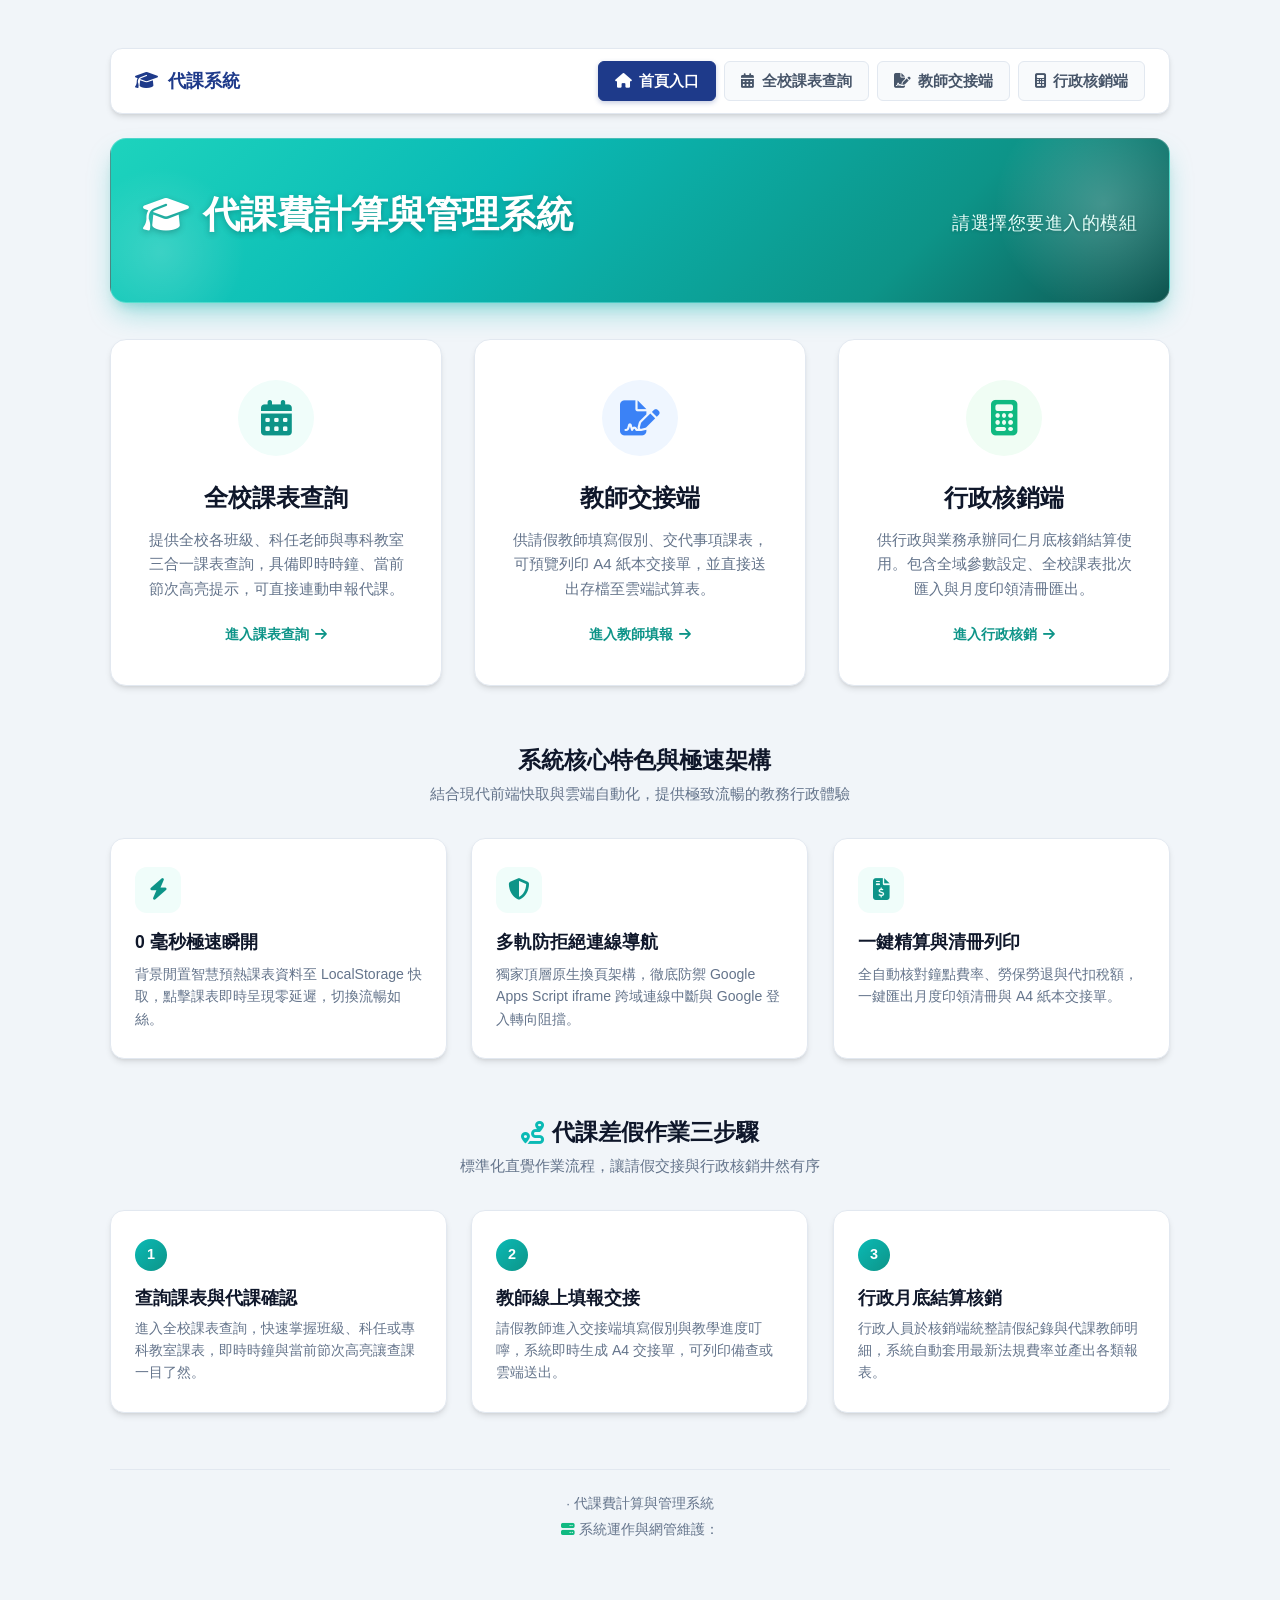
==== 修改後檔案/index.html @ 01d99219 "feat(ui): apply Tiffany Green header and add scroll-triggered animation system to portal" ====
<!DOCTYPE html>
<html lang="zh-TW">
<head>
  <meta charset="UTF-8">
  <meta name="viewport" content="width=device-width, initial-scale=1.0">
  <title>代課費計算與管理系統 - 入口門戶</title>
  
  <!-- FontAwesome Icons -->
  <link rel="stylesheet" href="https://cdnjs.cloudflare.com/ajax/libs/font-awesome/6.4.0/css/all.min.css">
  
  <style>
/* Modern Design System for Substitute Teacher Fee System */
:root {
  --primary-color: #1e3a8a;
  --primary-hover: #172554;
  --secondary-color: #0284c7;
  --accent-color: #f59e0b;
  --bg-color: #f1f5f9;
  --card-bg: #ffffff;
  --text-color: #1e293b;
  --text-light: #64748b;
  --border-color: #e2e8f0;
  --success-color: #10b981;
  --danger-color: #ef4444;
  --radius-sm: 6px;
  --radius-md: 12px;
  --radius-lg: 16px;
  --shadow: 0 4px 6px -1px rgba(0, 0, 0, 0.1), 0 2px 4px -2px rgba(0, 0, 0, 0.1);
  --shadow-lg: 0 10px 15px -3px rgba(0, 0, 0, 0.1), 0 4px 6px -4px rgba(0, 0, 0, 0.1);
}

* {
  box-sizing: border-box;
  margin: 0;
  padding: 0;
}

body {
  font-family: -apple-system, BlinkMacSystemFont, "Segoe UI", Roboto, "Helvetica Neue", Arial, "Microsoft JhengHei", sans-serif;
  background-color: var(--bg-color);
  color: var(--text-color);
  line-height: 1.5;
  padding: 1.5rem;
}

.container {
  max-width: 1200px;
  margin: 0 auto;
}

/* Top Global Navigation Bar */
.top-navbar {
  display: flex;
  align-items: center;
  justify-content: space-between;
  background: white;
  padding: 0.75rem 1.5rem;
  border-radius: var(--radius-md);
  box-shadow: var(--shadow);
  border: 1px solid var(--border-color);
  margin-bottom: 1.5rem;
  flex-wrap: wrap;
  gap: 0.75rem;
}

.nav-brand {
  font-weight: 800;
  font-size: 1.15rem;
  color: var(--primary-color);
  display: flex;
  align-items: center;
  gap: 0.6rem;
  text-decoration: none;
}

.nav-menu {
  display: flex;
  align-items: center;
  gap: 0.5rem;
  flex-wrap: wrap;
}

.nav-item {
  display: inline-flex;
  align-items: center;
  gap: 0.45rem;
  padding: 0.5rem 1rem;
  border-radius: var(--radius-sm);
  font-size: 0.92rem;
  font-weight: 600;
  text-decoration: none;
  color: #475569;
  transition: all 0.2s ease;
  background: #f8fafc;
  border: 1px solid #e2e8f0;
}

.nav-item:hover {
  color: var(--primary-color);
  background: #eff6ff;
  border-color: #bfdbfe;
}

.nav-item.active {
  color: white;
  background: var(--primary-color);
  border-color: var(--primary-color);
  box-shadow: 0 2px 5px rgba(30, 58, 138, 0.25);
}

/* Header */
header {
  display: flex;
  justify-content: space-between;
  align-items: center;
  margin-bottom: 2rem;
  background: linear-gradient(135deg, var(--primary-color), #0f172a);
  padding: 1.5rem 2rem;
  border-radius: var(--radius-lg);
  color: white;
  box-shadow: var(--shadow);
  gap: 1rem;
  flex-wrap: wrap;
}

header h1 {
  font-size: 1.75rem;
  font-weight: 700;
  display: flex;
  align-items: center;
  gap: 0.75rem;
}

header p {
  color: #93c5fd;
  font-size: 0.9rem;
  margin-top: 0.25rem;
}

/* Portal Specific Styles */
.portal-container {
  max-width: 1060px;
  width: 100%;
  margin: 1.5rem auto;
  text-align: center;
}

/* 頂部 Tiffany Green 滾動進度條 */
.scroll-progress-bar {
  position: fixed;
  top: 0;
  left: 0;
  height: 4px;
  width: 0%;
  background: linear-gradient(90deg, #5eead4 0%, #0abab5 50%, #0d9488 100%);
  box-shadow: 0 0 10px rgba(10, 186, 181, 0.8), 0 0 4px rgba(94, 234, 212, 0.6);
  z-index: 99999;
  transition: width 0.08s ease-out;
  pointer-events: none;
}

/* Portal Header - Tiffany Green 風格 (Pantone 1837 原色調搭配精緻光暈) */
.portal-header {
  position: relative;
  overflow: hidden;
  margin-bottom: 2.25rem;
  background: linear-gradient(135deg, #1dd3bd 0%, #0abab5 35%, #0d9488 75%, #0f544f 100%);
  padding: 3rem 2rem;
  border-radius: var(--radius-lg);
  color: white;
  box-shadow: 0 14px 28px -6px rgba(10, 186, 181, 0.4), 0 8px 12px -6px rgba(13, 148, 136, 0.25);
  border: 1px solid rgba(255, 255, 255, 0.25);
}

.portal-header::before {
  content: '';
  position: absolute;
  top: -45px;
  right: -45px;
  width: 220px;
  height: 220px;
  border-radius: 50%;
  background: radial-gradient(circle, rgba(255, 255, 255, 0.22) 0%, rgba(255, 255, 255, 0) 70%);
  pointer-events: none;
}

.portal-header::after {
  content: '';
  position: absolute;
  bottom: -35px;
  left: -35px;
  width: 170px;
  height: 170px;
  border-radius: 50%;
  background: radial-gradient(circle, rgba(255, 255, 255, 0.16) 0%, rgba(255, 255, 255, 0) 70%);
  pointer-events: none;
}

.portal-header h1 {
  font-size: 2.3rem;
  font-weight: 800;
  color: #ffffff;
  margin-bottom: 0.75rem;
  display: flex;
  align-items: center;
  justify-content: center;
  gap: 0.85rem;
  text-shadow: 0 2px 6px rgba(0, 45, 45, 0.3);
  position: relative;
  z-index: 1;
}

.portal-header p {
  color: #e6fffa;
  font-size: 1.15rem;
  font-weight: 500;
  letter-spacing: 0.5px;
  text-shadow: 0 1px 3px rgba(0, 45, 45, 0.25);
  position: relative;
  z-index: 1;
}

.grid-portal {
  display: grid;
  grid-template-columns: repeat(auto-fit, minmax(310px, 1fr));
  gap: 2rem;
}

.portal-card {
  background: var(--card-bg);
  border: 1px solid var(--border-color);
  border-radius: 16px;
  padding: 2.5rem 2rem;
  text-decoration: none;
  color: var(--text-color);
  box-shadow: var(--shadow);
  transition: all 0.35s cubic-bezier(0.16, 1, 0.3, 1);
  display: flex;
  flex-direction: column;
  align-items: center;
  cursor: pointer;
  position: relative;
  overflow: hidden;
}

.portal-card:hover {
  transform: translateY(-8px);
  box-shadow: 0 20px 25px -5px rgba(0, 0, 0, 0.1), 0 10px 10px -5px rgba(0, 0, 0, 0.04);
  border-color: #0abab5;
}

.icon-wrapper {
  width: 76px;
  height: 76px;
  border-radius: 50%;
  display: flex;
  align-items: center;
  justify-content: center;
  font-size: 2.2rem;
  margin-bottom: 1.5rem;
  transition: all 0.35s cubic-bezier(0.16, 1, 0.3, 1);
}

.portal-card:hover .icon-wrapper {
  transform: scale(1.12);
}

.timetable-card .icon-wrapper {
  background-color: #f0fdfa;
  color: #0d9488;
}

.teacher-card .icon-wrapper {
  background-color: #eff6ff;
  color: #3b82f6;
}

.admin-card .icon-wrapper {
  background-color: #f0fdf4;
  color: #10b981;
}

.portal-card h2 {
  font-size: 1.5rem;
  font-weight: 700;
  margin-bottom: 0.75rem;
  color: #0f172a;
}

.portal-card p {
  color: #64748b;
  font-size: 0.95rem;
  line-height: 1.6;
}

.card-footer-badge {
  margin-top: 1.5rem;
  font-size: 0.85rem;
  font-weight: 600;
  color: #0d9488;
  display: flex;
  align-items: center;
  gap: 0.35rem;
}

/* ============================================================ */
/* Scroll-Triggered 動畫效果系統 (IntersectionObserver)         */
/* ============================================================ */
.scroll-trigger {
  opacity: 0;
  transform: translateY(30px);
  transition: opacity 0.7s cubic-bezier(0.16, 1, 0.3, 1), transform 0.7s cubic-bezier(0.16, 1, 0.3, 1);
  will-change: opacity, transform;
}

.scroll-trigger.from-left {
  transform: translateX(-35px);
}

.scroll-trigger.from-right {
  transform: translateX(35px);
}

.scroll-trigger.scale-up {
  transform: scale(0.95) translateY(15px);
}

/* 滾動進入視窗觸發狀態 */
.scroll-trigger.scroll-in {
  opacity: 1;
  transform: translate(0, 0) scale(1);
}

/* 階梯遞延 (Stagger Delays) */
.stagger-1 { transition-delay: 0.08s; }
.stagger-2 { transition-delay: 0.16s; }
.stagger-3 { transition-delay: 0.24s; }
.stagger-4 { transition-delay: 0.32s; }

/* 回到頂部按鈕 (Floating Back to Top) */
.back-to-top-btn {
  position: fixed;
  bottom: 2rem;
  right: 2rem;
  width: 48px;
  height: 48px;
  border-radius: 50%;
  background: linear-gradient(135deg, #0abab5, #0d9488);
  color: white;
  border: none;
  box-shadow: 0 4px 15px rgba(10, 186, 181, 0.4);
  cursor: pointer;
  display: flex;
  align-items: center;
  justify-content: center;
  font-size: 1.15rem;
  opacity: 0;
  visibility: hidden;
  transform: translateY(20px);
  transition: all 0.3s cubic-bezier(0.16, 1, 0.3, 1);
  z-index: 999;
}

.back-to-top-btn.visible {
  opacity: 1;
  visibility: visible;
  transform: translateY(0);
}

.back-to-top-btn:hover {
  background: linear-gradient(135deg, #2dd4bf, #0abab5);
  transform: translateY(-4px) scale(1.08);
  box-shadow: 0 8px 24px rgba(10, 186, 181, 0.55);
}

/* 系統特色與作業流程展示區塊 */
.portal-section {
  margin-top: 3.5rem;
  text-align: left;
}

.portal-section-header {
  text-align: center;
  margin-bottom: 2rem;
}

.portal-section-header h3 {
  font-size: 1.45rem;
  font-weight: 700;
  color: #0f172a;
  display: flex;
  align-items: center;
  justify-content: center;
  gap: 0.55rem;
}

.portal-section-header p {
  color: #64748b;
  font-size: 0.95rem;
  margin-top: 0.35rem;
}

.features-grid {
  display: grid;
  grid-template-columns: repeat(auto-fit, minmax(260px, 1fr));
  gap: 1.5rem;
}

.feature-box {
  background: white;
  border-radius: 14px;
  padding: 1.75rem 1.5rem;
  border: 1px solid var(--border-color);
  box-shadow: var(--shadow);
  transition: all 0.3s ease;
}

.feature-box:hover {
  transform: translateY(-4px);
  box-shadow: var(--shadow-lg);
  border-color: #0abab5;
}

.feature-box-icon {
  width: 46px;
  height: 46px;
  border-radius: 12px;
  background: #f0fdfa;
  color: #0d9488;
  display: flex;
  align-items: center;
  justify-content: center;
  font-size: 1.35rem;
  margin-bottom: 1rem;
}

.feature-box h4 {
  font-size: 1.1rem;
  font-weight: 700;
  color: #0f172a;
  margin-bottom: 0.45rem;
}

.feature-box p {
  color: #64748b;
  font-size: 0.88rem;
  line-height: 1.6;
}

.workflow-steps {
  display: grid;
  grid-template-columns: repeat(auto-fit, minmax(260px, 1fr));
  gap: 1.5rem;
}

.workflow-card {
  background: white;
  border-radius: 14px;
  padding: 1.75rem 1.5rem;
  border: 1px solid var(--border-color);
  box-shadow: var(--shadow);
  transition: all 0.3s ease;
}

.workflow-card:hover {
  transform: translateY(-4px);
  box-shadow: var(--shadow-lg);
  border-color: #0abab5;
}

.step-badge {
  display: inline-flex;
  align-items: center;
  justify-content: center;
  width: 32px;
  height: 32px;
  border-radius: 50%;
  background: linear-gradient(135deg, #0abab5, #0d9488);
  color: white;
  font-weight: 700;
  font-size: 0.9rem;
  margin-bottom: 0.85rem;
}

.workflow-card h4 {
  font-size: 1.1rem;
  font-weight: 700;
  color: #0f172a;
  margin-bottom: 0.45rem;
}

.workflow-card p {
  color: #64748b;
  font-size: 0.88rem;
  line-height: 1.55;
}

footer {
  margin-top: 3.5rem;
  color: #94a3b8;
  font-size: 0.9rem;
}

/* Badge Styles */
.badge {
  display: inline-block;
  padding: 0.2rem 0.5rem;
  border-radius: 9999px;
  font-size: 0.75rem;
  font-weight: 700;
}

.badge-primary {
  background-color: #dbeafe;
  color: #1e40af;
}

.badge-warning {
  background-color: #fef3c7;
  color: #92400e;
}

@media (prefers-reduced-motion: reduce) {
  .scroll-trigger {
    transition: none !important;
    opacity: 1 !important;
    transform: none !important;
  }
}
  </style>
</head>
<body>
  <!-- 頂部 Tiffany Green 滾動進度條 (Scroll-Triggered Progress Bar) -->
  <div class="scroll-progress-bar" id="scroll-progress"></div>

  <? 
    var rawUrl = (typeof appUrl !== 'undefined' && appUrl) ? appUrl : ((typeof scriptUrl !== 'undefined' && scriptUrl) ? scriptUrl : '');
    var baseNavUrl = rawUrl ? rawUrl.split('?')[0] : '';
  ?>
  <? var settingsData = (typeof systemSettings !== 'undefined' && systemSettings) ? JSON.stringify(systemSettings) : '{}'; ?>
  <script>
    var SERVER_APP_URL = "<?= baseNavUrl ?>";
    var SERVER_SYSTEM_SETTINGS = <?!= settingsData ?>;
  </script>
  
  <div class="portal-container">
    
    <!-- 全域頂部導航選單 (Top Navigation Menu) -->
    <nav class="top-navbar">
      <a href="<?= baseNavUrl ? baseNavUrl : 'javascript:void(0);' ?>" class="nav-brand" target="_top" data-page="" onclick="navTo(''); return false;">
        <i class="fa-solid fa-graduation-cap"></i> <span id="nav-school-name">代課系統</span>
      </a>
      <div class="nav-menu">
        <a href="<?= baseNavUrl ? baseNavUrl : 'javascript:void(0);' ?>" class="nav-item active" target="_top" data-page="" onclick="navTo(''); return false;">
          <i class="fa-solid fa-house"></i> 首頁入口
        </a>
        <a href="<?= baseNavUrl ? baseNavUrl + '?page=timetable' : 'javascript:void(0);' ?>" class="nav-item" target="_top" data-page="timetable" onclick="navTo('timetable'); return false;">
          <i class="fa-solid fa-calendar-days"></i> 全校課表查詢
        </a>
        <a href="<?= baseNavUrl ? baseNavUrl + '?page=teacher' : 'javascript:void(0);' ?>" class="nav-item" target="_top" data-page="teacher" onclick="navTo('teacher'); return false;">
          <i class="fa-solid fa-file-signature"></i> 教師交接端
        </a>
        <a href="<?= baseNavUrl ? baseNavUrl + '?page=admin' : 'javascript:void(0);' ?>" class="nav-item" target="_top" data-page="admin" onclick="navTo('admin'); return false;">
          <i class="fa-solid fa-calculator"></i> 行政核銷端
        </a>
      </div>
    </nav>

    <!-- 首頁標題橫幅 - Tiffany Green (Scroll-Triggered) -->
    <header class="portal-header scroll-trigger scale-up">
      <h1><i class="fa-solid fa-graduation-cap"></i> 代課費計算與管理系統</h1>
      <p id="portal-sub-text">請選擇您要進入的模組</p>
    </header>
    
    <div class="grid-portal">

      <!-- Timetable Portal Link (NEW) -->
      <a href="<?= appUrl ?>?page=timetable" class="portal-card timetable-card scroll-trigger stagger-1" target="_top" onclick="navTo('timetable'); return false;">
        <div class="icon-wrapper">
          <i class="fa-solid fa-calendar-days"></i>
        </div>
        <h2>全校課表查詢</h2>
        <p>提供全校各班級、科任老師與專科教室三合一課表查詢，具備即時時鐘、當前節次高亮提示，可直接連動申報代課。</p>
        <div class="card-footer-badge">
          <span>進入課表查詢</span> <i class="fa-solid fa-arrow-right"></i>
        </div>
      </a>
      
      <!-- Teacher Portal Link -->
      <a href="<?= appUrl ?>?page=teacher" class="portal-card teacher-card scroll-trigger stagger-2" target="_top" onclick="navTo('teacher'); return false;">
        <div class="icon-wrapper">
          <i class="fa-solid fa-file-signature"></i>
        </div>
        <h2>教師交接端</h2>
        <p>供請假教師填寫假別、交代事項課表，可預覽列印 A4 紙本交接單，並直接送出存檔至雲端試算表。</p>
        <div class="card-footer-badge">
          <span>進入教師填報</span> <i class="fa-solid fa-arrow-right"></i>
        </div>
      </a>
      
      <!-- Admin Portal Link -->
      <a href="<?= appUrl ?>?page=admin" class="portal-card admin-card scroll-trigger stagger-3" target="_top" onclick="navTo('admin'); return false;">
        <div class="icon-wrapper">
          <i class="fa-solid fa-calculator"></i>
        </div>
        <h2>行政核銷端</h2>
        <p>供行政與業務承辦同仁月底核銷結算使用。包含全域參數設定、全校課表批次匯入與月度印領清冊匯出。</p>
        <div class="card-footer-badge">
          <span>進入行政核銷</span> <i class="fa-solid fa-arrow-right"></i>
        </div>
      </a>
      
    </div>

    <!-- 核心功能與特色亮點 (Scroll-Triggered) -->
    <div class="portal-section scroll-trigger">
      <div class="portal-section-header">
        <h3><i class="fa-solid fa-sparkles" style="color: #0abab5;"></i> 系統核心特色與極速架構</h3>
        <p>結合現代前端快取與雲端自動化，提供極致流暢的教務行政體驗</p>
      </div>
      <div class="features-grid">
        <div class="feature-box scroll-trigger stagger-1">
          <div class="feature-box-icon"><i class="fa-solid fa-bolt"></i></div>
          <h4>0 毫秒極速瞬開</h4>
          <p>背景閒置智慧預熱課表資料至 LocalStorage 快取，點擊課表即時呈現零延遲，切換流暢如絲。</p>
        </div>
        <div class="feature-box scroll-trigger stagger-2">
          <div class="feature-box-icon"><i class="fa-solid fa-shield-halved"></i></div>
          <h4>多軌防拒絕連線導航</h4>
          <p>獨家頂層原生換頁架構，徹底防禦 Google Apps Script iframe 跨域連線中斷與 Google 登入轉向阻擋。</p>
        </div>
        <div class="feature-box scroll-trigger stagger-3">
          <div class="feature-box-icon"><i class="fa-solid fa-file-invoice-dollar"></i></div>
          <h4>一鍵精算與清冊列印</h4>
          <p>全自動核對鐘點費率、勞保勞退與代扣稅額，一鍵匯出月度印領清冊與 A4 紙本交接單。</p>
        </div>
      </div>
    </div>

    <!-- 作業流程指引 (Scroll-Triggered) -->
    <div class="portal-section scroll-trigger">
      <div class="portal-section-header">
        <h3><i class="fa-solid fa-route" style="color: #0abab5;"></i> 代課差假作業三步驟</h3>
        <p>標準化直覺作業流程，讓請假交接與行政核銷井然有序</p>
      </div>
      <div class="workflow-steps">
        <div class="workflow-card scroll-trigger stagger-1">
          <div class="step-badge">1</div>
          <h4>查詢課表與代課確認</h4>
          <p>進入全校課表查詢，快速掌握班級、科任或專科教室課表，即時時鐘與當前節次高亮讓查課一目了然。</p>
        </div>
        <div class="workflow-card scroll-trigger stagger-2">
          <div class="step-badge">2</div>
          <h4>教師線上填報交接</h4>
          <p>請假教師進入交接端填寫假別與教學進度叮嚀，系統即時生成 A4 交接單，可列印備查或雲端送出。</p>
        </div>
        <div class="workflow-card scroll-trigger stagger-3">
          <div class="step-badge">3</div>
          <h4>行政月底結算核銷</h4>
          <p>行政人員於核銷端統整請假紀錄與代課教師明細，系統自動套用最新法規費率並產出各類報表。</p>
        </div>
      </div>
    </div>
    
    <!-- 系統維護人員頁尾資訊 -->
    <footer style="text-align: center; padding: 1.5rem 1rem; margin-top: 3.5rem; border-top: 1px solid var(--border-color); color: var(--text-light); font-size: 0.85rem;">
      <div><span id="footer-school-name"><?= (typeof currentSchool !== 'undefined' && currentSchool) ? currentSchool : '馬鳴國小' ?></span> · 代課費計算與管理系統</div>
      <div style="margin-top: 0.35rem;">
        <i class="fa-solid fa-server" style="color: #10b981;"></i> 系統運作與網管維護：<strong id="footer-maintainer" style="color: var(--text-color);"><?= (typeof currentMaintainer !== 'undefined' && currentMaintainer) ? currentMaintainer : '資訊執秘 蔡志益' ?></strong>
      </div>
    </footer>
    
  </div>

  <!-- 回到頂部浮動按鈕 (Scroll-Triggered Back-to-Top) -->
  <button class="back-to-top-btn" id="back-to-top" title="回到頂部" aria-label="回到頂部" onclick="window.scrollTo({top: 0, behavior: 'smooth'}); return false;">
    <i class="fa-solid fa-arrow-up"></i>
  </button>

  <script>
    // 取得絕對可靠的 GAS Web App 基底 URL (多軌備援，嚴格排斥 googleusercontent)
    function getSafeBaseUrl() {
      var sUrl = (typeof SERVER_APP_URL !== 'undefined' && SERVER_APP_URL) ? String(SERVER_APP_URL).trim() : '';
      if (!sUrl && typeof serverUrl !== 'undefined' && serverUrl) {
        sUrl = String(serverUrl).trim();
      }
      if (sUrl && sUrl.indexOf('https://script.google.com') === 0) {
        return sUrl.split('?')[0];
      }
      if (typeof document !== 'undefined' && document.referrer && document.referrer.indexOf('https://script.google.com') === 0) {
        return document.referrer.split('?')[0];
      }
      try {
        var stored = localStorage.getItem('gas_web_app_url');
        if (stored && stored.indexOf('https://script.google.com') === 0) {
          return stored.trim().split('?')[0];
        }
      } catch (e) {}
      if (typeof window !== 'undefined' && window.location && window.location.href && window.location.href.indexOf('https://script.google.com') === 0) {
        return window.location.href.split('?')[0];
      }
      if (sUrl && sUrl.indexOf('http') === 0 && sUrl.indexOf('googleusercontent.com') === -1) {
        return sUrl.split('?')[0];
      }
      return '';
    }

    // 頂層安全導航跳轉 (專門解決 GAS iframe 跨域被攔截與拒絕連線問題)
    function navTo(page, params) {
      var baseUrl = getSafeBaseUrl();
      var target = baseUrl;

      if (page) {
        target = baseUrl ? (baseUrl + '?page=' + encodeURIComponent(page)) : ('?page=' + encodeURIComponent(page));
      }

      if (params && typeof params === 'object') {
        var qs = [];
        for (var k in params) {
          if (params[k] !== undefined && params[k] !== null && params[k] !== '') {
            qs.push(encodeURIComponent(k) + '=' + encodeURIComponent(params[k]));
          }
        }
        if (qs.length > 0) {
          target += (target.indexOf('?') === -1 ? '?' : '&') + qs.join('&');
        }
      }

      // 1. 最核心機制：動態建立 <a target="_top"> 觸發原生使用者點擊
      try {
        var link = document.createElement('a');
        link.href = target;
        link.target = '_top';
        link.style.display = 'none';
        document.body.appendChild(link);
        link.click();
        setTimeout(function() {
          if (link && link.parentNode) link.parentNode.removeChild(link);
        }, 200);
        return;
      } catch (e) {}

      // 2. 備援跳轉
      try {
        if (window.top && window.top !== window) {
          window.top.location.href = target;
          return;
        }
      } catch (e) {}

      window.location.href = target;
    }

    // 動態更新導覽列所有超連結 href
    function updateNavbarHrefs() {
      var base = getSafeBaseUrl();
      if (!base) return;
      document.querySelectorAll('.top-navbar a[data-page]').forEach(function(el) {
        var p = el.getAttribute('data-page');
        el.href = p ? (base + '?page=' + p) : base;
      });
      document.querySelectorAll('.grid-portal a.portal-card').forEach(function(el) {
        var href = el.getAttribute('href') || '';
        if (href.indexOf('?page=') !== -1) {
          var p = href.split('?page=')[1].split('&')[0];
          el.href = base + '?page=' + p;
        }
      });
    }

    try {
      updateNavbarHrefs();
    } catch (e) {}

    const isGasEnv = typeof google !== 'undefined' && google.script && google.script.run;
    function applySchoolName(settings) {
      if (!settings) return;
      if (settings.school_name) {
        document.title = `${settings.school_name} - 代課費計算與管理系統`;
        document.getElementById('nav-school-name').textContent = settings.school_name;
        document.getElementById('portal-sub-text').textContent = `${settings.school_name} 專屬 ─ 請選擇您要進入的模組`;
        document.getElementById('footer-school-name').textContent = settings.school_name;
      }
      const mTitle = settings.maintainer_title || settings.admin_title || '資訊執秘';
      const mName = settings.maintainer_name || settings.admin_name || '蔡志益';
      const footerM = document.getElementById('footer-maintainer');
      if (footerM) footerM.textContent = `${mTitle} ${mName}`;
    }
    if (typeof SERVER_SYSTEM_SETTINGS !== 'undefined' && SERVER_SYSTEM_SETTINGS) {
      applySchoolName(SERVER_SYSTEM_SETTINGS);
    }
    if (isGasEnv) {
      google.script.run.withSuccessHandler(applySchoolName).getSystemSettingsData();
    }

    // ============================================================
    // ⚡ 全校課表背景極速預載 (Idle Prefetching)
    // 當使用者在首頁停留時，利用瀏覽器閒置時間在背景預熱課表存入 LocalStorage，
    // 讓使用者稍後點進課表時達到 0 毫秒極速瞬開！
    // ============================================================
    function prefetchTimetableData() {
      const CACHE_KEY = 'sub_timetable_data_cache_v2';
      const CACHE_TIME_KEY = 'sub_timetable_cache_timestamp';
      try {
        const cachedTime = Number(localStorage.getItem(CACHE_TIME_KEY) || 0);
        // 若快取時間在 1 小時內且已有資料，代表已極新，不重複消耗請求
        if (Date.now() - cachedTime < 60 * 60 * 1000 && localStorage.getItem(CACHE_KEY)) {
          return;
        }
      } catch (e) {}

      if (isGasEnv) {
        google.script.run
          .withSuccessHandler(function(res) {
            try {
              var data = (res && res.success && res.data) ? res.data : res;
              if (data && (data.classes || data.db)) {
                localStorage.setItem(CACHE_KEY, JSON.stringify(data));
                localStorage.setItem(CACHE_TIME_KEY, String(Date.now()));
                console.log("⚡ [預載完成] 全校課表已在背景安靜預熱至 LocalStorage！");
              }
            } catch (err) {}
          })
          .getScheduleData();
      }
    }

    setTimeout(function() {
      if ('requestIdleCallback' in window) {
        window.requestIdleCallback(prefetchTimetableData);
      } else {
        prefetchTimetableData();
      }
    }, 350);

    // ============================================================
    // 🌟 Scroll-Triggered 動畫效果與進度指示器 (IntersectionObserver)
    // ============================================================
    function initScrollTrigger() {
      const scrollElements = document.querySelectorAll('.scroll-trigger');

      if ('IntersectionObserver' in window) {
        const observer = new IntersectionObserver(function(entries, obs) {
          entries.forEach(function(entry) {
            if (entry.isIntersecting) {
              entry.target.classList.add('scroll-in');
              // 進場後解除觀察以最佳化效能與資源釋放
              obs.unobserve(entry.target);
            }
          });
        }, {
          root: null,
          threshold: 0.1,
          rootMargin: '0px 0px -30px 0px'
        });

        scrollElements.forEach(function(el) {
          observer.observe(el);
        });
      } else {
        // 舊型瀏覽器降級相容：直接全部浮現
        scrollElements.forEach(function(el) {
          el.classList.add('scroll-in');
        });
      }

      // 頂部 Tiffany 滾動進度條與回到頂部按鈕即時動態計算
      const progressBar = document.getElementById('scroll-progress');
      const backToTopBtn = document.getElementById('back-to-top');

      function handleScroll() {
        const winScroll = document.documentElement.scrollTop || document.body.scrollTop;
        const scrollHeight = document.documentElement.scrollHeight - document.documentElement.clientHeight;

        if (progressBar) {
          const scrolledPercent = scrollHeight > 0 ? (winScroll / scrollHeight) * 100 : 0;
          progressBar.style.width = scrolledPercent + '%';
        }

        if (backToTopBtn) {
          if (winScroll > 220) {
            backToTopBtn.classList.add('visible');
          } else {
            backToTopBtn.classList.remove('visible');
          }
        }
      }

      window.addEventListener('scroll', handleScroll, { passive: true });
      handleScroll();
    }

    if (document.readyState === 'loading') {
      document.addEventListener('DOMContentLoaded', initScrollTrigger);
    } else {
      initScrollTrigger();
    }
  </script>
</body>
</html>
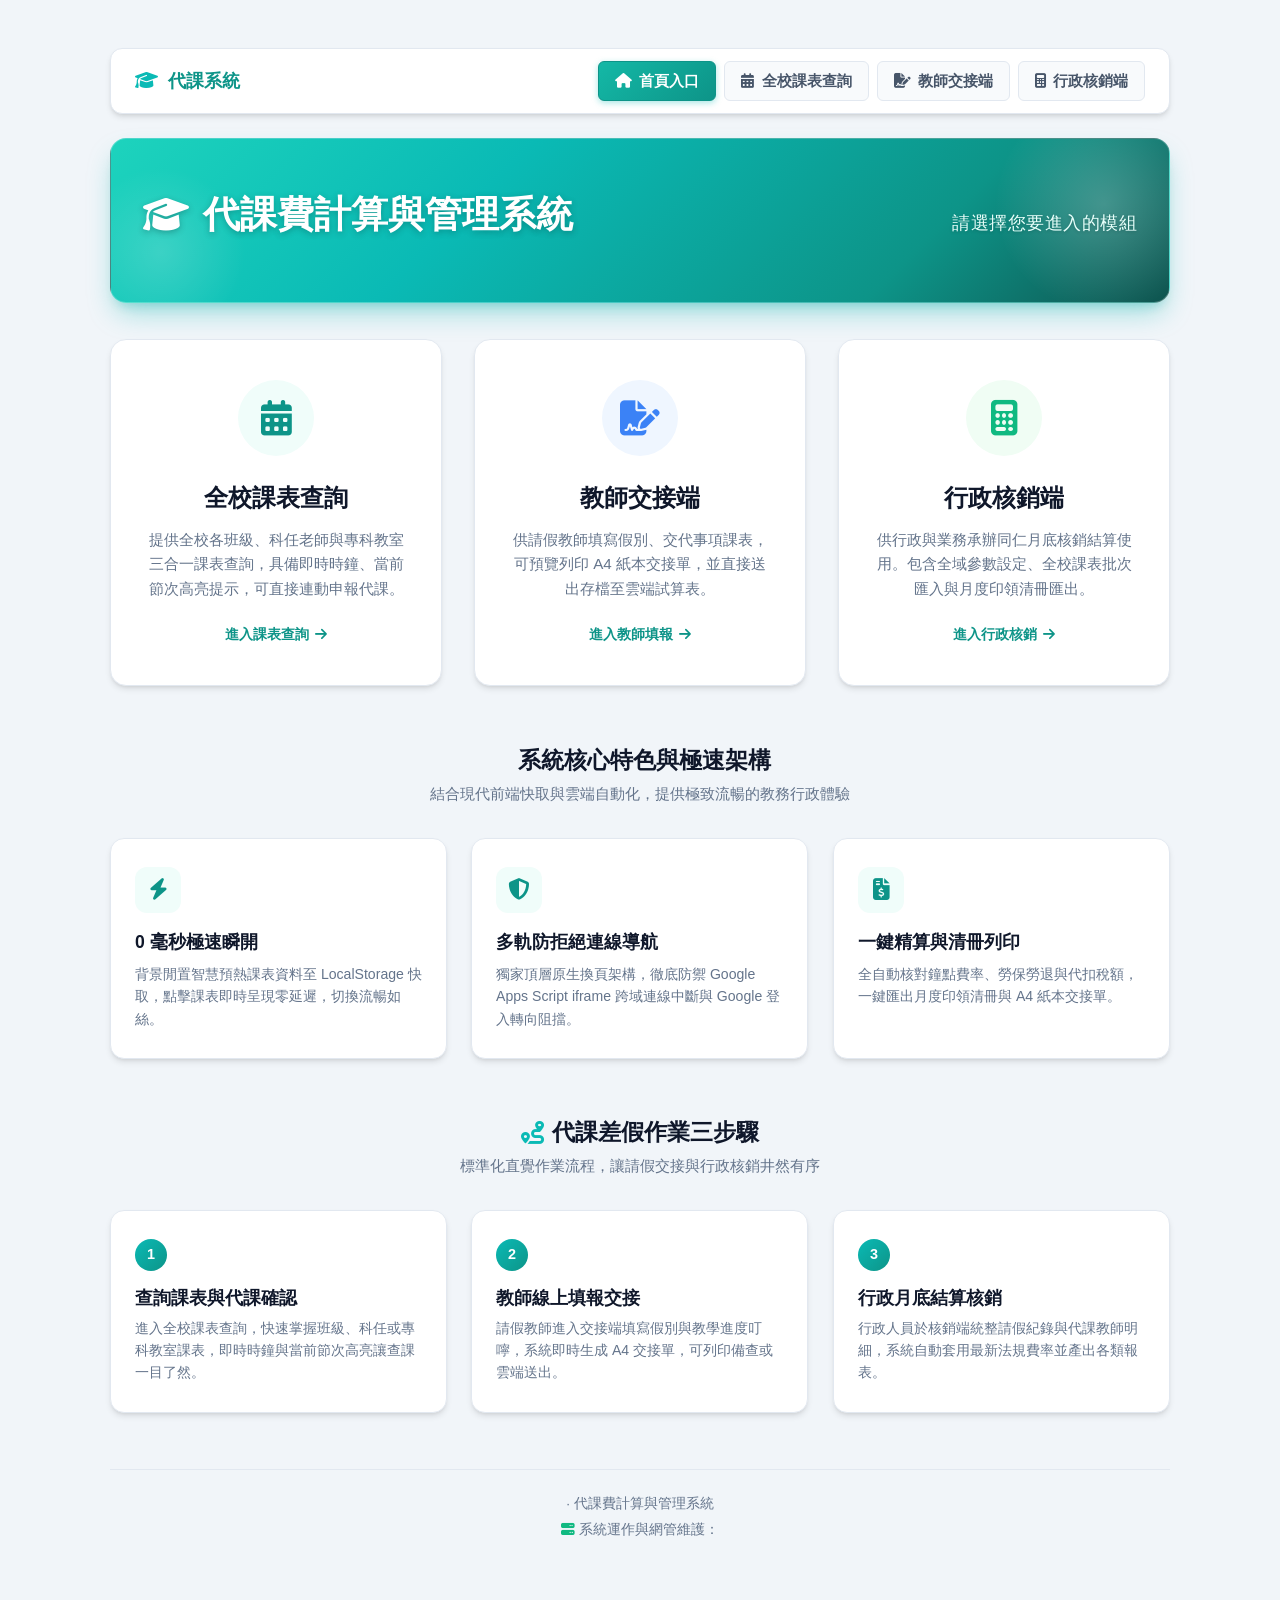
==== commit a750a8e1: "style: apply Tiffany Green header and menu themes across all pages" ====
--- a/修改後檔案/index.html
+++ b/修改後檔案/index.html
@@ -48,7 +48,7 @@
   margin: 0 auto;
 }
 
-/* Top Global Navigation Bar */
+/* Top Global Navigation Bar - Tiffany Green Theme */
 .top-navbar {
   display: flex;
   align-items: center;
@@ -66,11 +66,20 @@
 .nav-brand {
   font-weight: 800;
   font-size: 1.15rem;
-  color: var(--primary-color);
+  color: #0d9488;
   display: flex;
   align-items: center;
   gap: 0.6rem;
   text-decoration: none;
+  transition: all 0.2s ease;
+}
+
+.nav-brand i {
+  color: #0abab5;
+}
+
+.nav-brand:hover {
+  color: #0f766e;
 }
 
 .nav-menu {
@@ -96,16 +105,16 @@
 }
 
 .nav-item:hover {
-  color: var(--primary-color);
-  background: #eff6ff;
-  border-color: #bfdbfe;
+  color: #0f766e;
+  background: #f0fdfa;
+  border-color: #99f6e4;
 }
 
 .nav-item.active {
   color: white;
-  background: var(--primary-color);
-  border-color: var(--primary-color);
-  box-shadow: 0 2px 5px rgba(30, 58, 138, 0.25);
+  background: linear-gradient(135deg, #14b8a6 0%, #0d9488 100%);
+  border-color: #0d9488;
+  box-shadow: 0 2px 6px rgba(10, 186, 181, 0.35);
 }
 
 /* Header */
